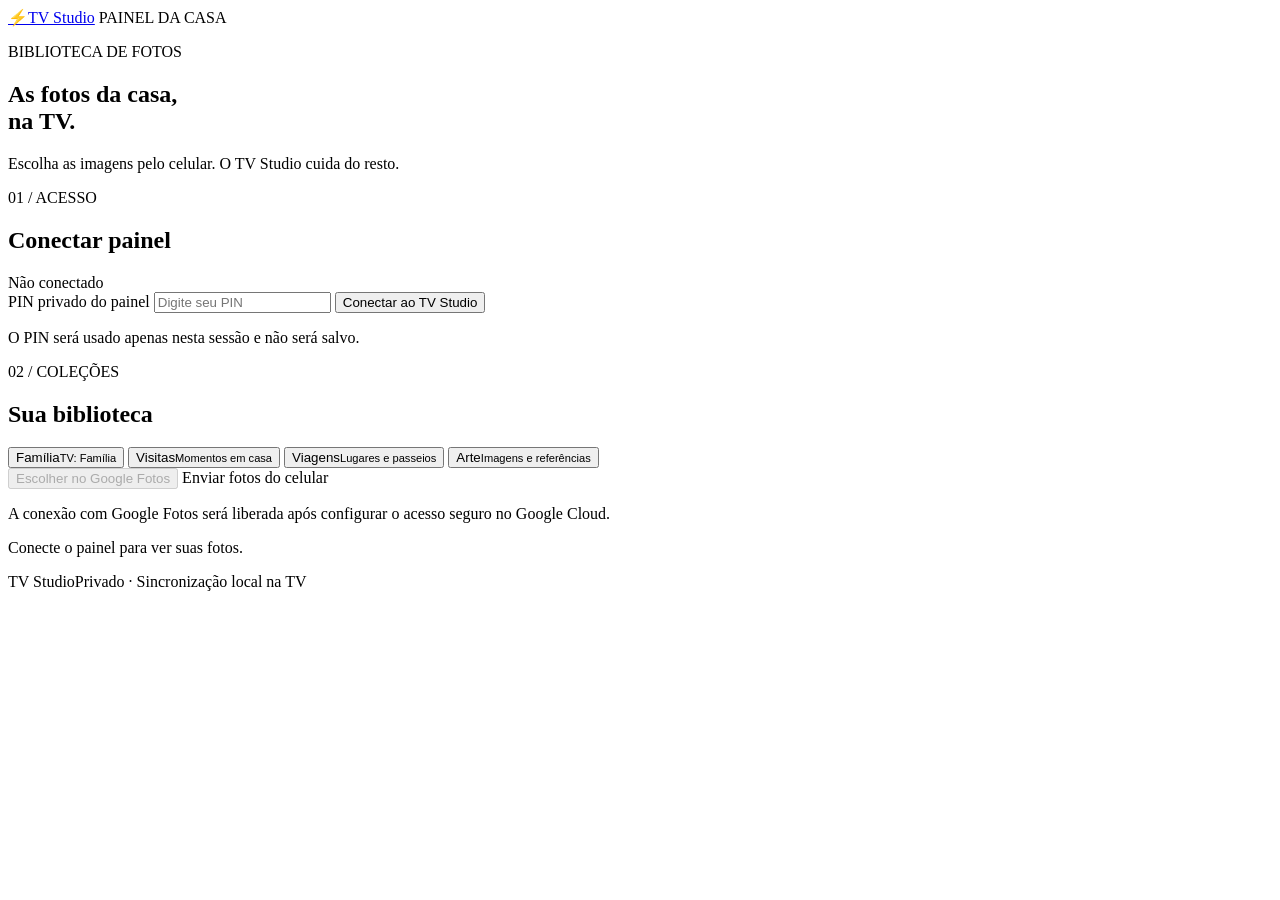
==== panel/index.html @ 5f973b05 "Create mobile-first TV Studio photo panel" ====
<!doctype html>
<html lang="pt-BR">
<head>
  <meta charset="utf-8">
  <meta name="viewport" content="width=device-width, initial-scale=1">
  <meta name="theme-color" content="#2c2c2c">
  <title>TV Studio · Fotos</title>
  <link rel="stylesheet" href="./styles.css">
  <script src="./config.js"></script>
  <script src="https://accounts.google.com/gsi/client" async defer></script>
</head>
<body>
  <main class="shell">
    <header class="topbar">
      <a class="brand" href="./"><span class="bolt">⚡</span><span>TV Studio</span></a>
      <span class="eyebrow">PAINEL DA CASA</span>
    </header>

    <section class="intro">
      <p class="eyebrow">BIBLIOTECA DE FOTOS</p>
      <h1>As fotos da casa,<br><span>na TV.</span></h1>
      <p class="sub">Escolha as imagens pelo celular. O TV Studio cuida do resto.</p>
    </section>

    <section class="panel" aria-labelledby="connection-title">
      <div class="section-heading">
        <div><p class="eyebrow">01 / ACESSO</p><h2 id="connection-title">Conectar painel</h2></div>
        <span class="status" id="status">Não conectado</span>
      </div>
      <label for="pin">PIN privado do painel</label>
      <input id="pin" type="password" inputmode="numeric" autocomplete="current-password" placeholder="Digite seu PIN">
      <button class="button secondary" id="connect">Conectar ao TV Studio</button>
      <p class="hint" id="connection-hint">O PIN será usado apenas nesta sessão e não será salvo.</p>
    </section>

    <section class="panel" aria-labelledby="photos-title">
      <div class="section-heading">
        <div><p class="eyebrow">02 / COLEÇÕES</p><h2 id="photos-title">Sua biblioteca</h2></div>
      </div>
      <div class="collections" role="group" aria-label="Coleções de fotos">
        <button class="collection active" data-collection="family"><span>Família</span><small>TV: Família</small></button>
        <button class="collection" data-collection="visits"><span>Visitas</span><small>Momentos em casa</small></button>
        <button class="collection" data-collection="travel"><span>Viagens</span><small>Lugares e passeios</small></button>
        <button class="collection" data-collection="art"><span>Arte</span><small>Imagens e referências</small></button>
      </div>
      <div class="actions">
        <button class="button primary" id="google-picker" disabled>Escolher no Google Fotos</button>
        <label class="button secondary upload-label" for="file-input">Enviar fotos do celular</label>
        <input id="file-input" type="file" accept="image/*" multiple hidden>
      </div>
      <p class="hint" id="picker-hint">A conexão com Google Fotos será liberada após configurar o acesso seguro no Google Cloud.</p>
      <div class="gallery" id="gallery"><p class="empty">Conecte o painel para ver suas fotos.</p></div>
    </section>

    <footer><span>TV Studio</span><span>Privado · Sincronização local na TV</span></footer>
  </main>
  <div class="toast" id="toast" role="status" aria-live="polite"></div>
  <script src="./app.js"></script>
</body>
</html>
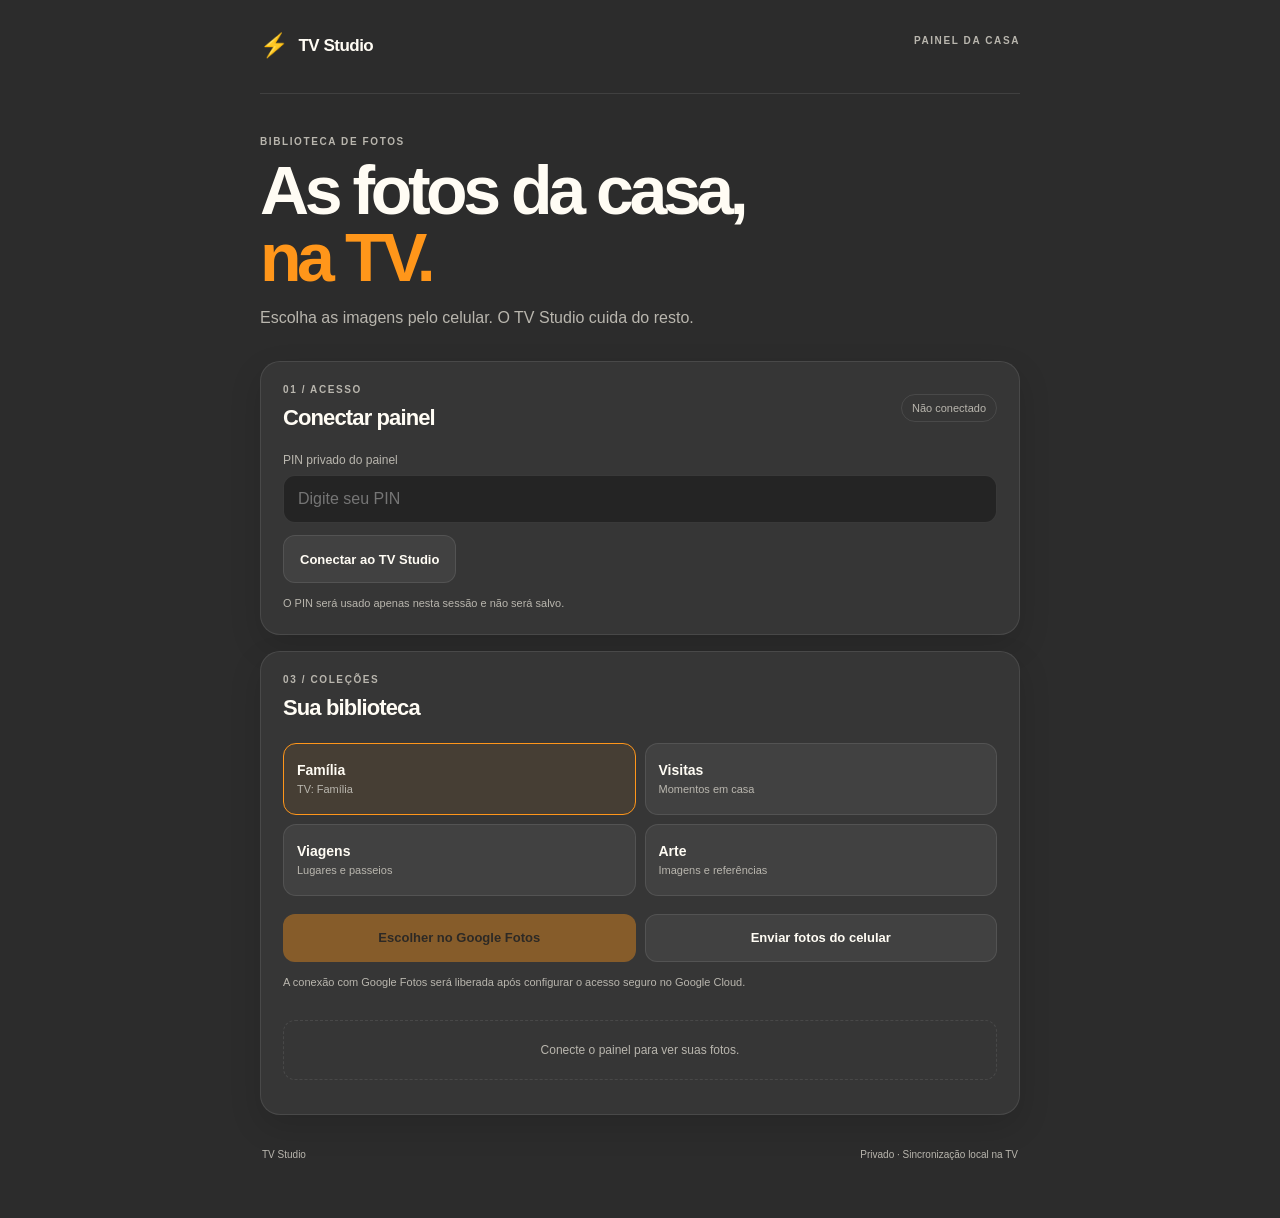
==== commit f558b3df: "Add TV pairing section to photo panel" ====
--- a/panel/index.html
+++ b/panel/index.html
@@ -11,47 +11,33 @@
 </head>
 <body>
   <main class="shell">
-    <header class="topbar">
-      <a class="brand" href="./"><span class="bolt">⚡</span><span>TV Studio</span></a>
-      <span class="eyebrow">PAINEL DA CASA</span>
-    </header>
-
-    <section class="intro">
-      <p class="eyebrow">BIBLIOTECA DE FOTOS</p>
-      <h1>As fotos da casa,<br><span>na TV.</span></h1>
-      <p class="sub">Escolha as imagens pelo celular. O TV Studio cuida do resto.</p>
-    </section>
-
+    <header class="topbar"><a class="brand" href="./"><span class="bolt">⚡</span><span>TV Studio</span></a><span class="eyebrow">PAINEL DA CASA</span></header>
+    <section class="intro"><p class="eyebrow">BIBLIOTECA DE FOTOS</p><h1>As fotos da casa,<br><span>na TV.</span></h1><p class="sub">Escolha as imagens pelo celular. O TV Studio cuida do resto.</p></section>
     <section class="panel" aria-labelledby="connection-title">
-      <div class="section-heading">
-        <div><p class="eyebrow">01 / ACESSO</p><h2 id="connection-title">Conectar painel</h2></div>
-        <span class="status" id="status">Não conectado</span>
-      </div>
-      <label for="pin">PIN privado do painel</label>
-      <input id="pin" type="password" inputmode="numeric" autocomplete="current-password" placeholder="Digite seu PIN">
+      <div class="section-heading"><div><p class="eyebrow">01 / ACESSO</p><h2 id="connection-title">Conectar painel</h2></div><span class="status" id="status">Não conectado</span></div>
+      <label for="pin">PIN privado do painel</label><input id="pin" type="password" inputmode="numeric" autocomplete="current-password" placeholder="Digite seu PIN">
       <button class="button secondary" id="connect">Conectar ao TV Studio</button>
       <p class="hint" id="connection-hint">O PIN será usado apenas nesta sessão e não será salvo.</p>
     </section>
-
+    <section class="panel" id="pairing-panel" aria-labelledby="pairing-title" hidden>
+      <div class="section-heading"><div><p class="eyebrow">02 / DISPOSITIVO</p><h2 id="pairing-title">Conectar uma TV</h2></div></div>
+      <label for="pair-code">Código de 6 números exibido na TV</label>
+      <input id="pair-code" type="text" inputmode="numeric" autocomplete="one-time-code" maxlength="6" placeholder="000000">
+      <button class="button secondary" id="approve-pairing">Autorizar esta TV</button>
+      <p class="hint">O código expira em 10 minutos. A credencial é entregue diretamente à TV e não aparece no painel.</p>
+    </section>
     <section class="panel" aria-labelledby="photos-title">
-      <div class="section-heading">
-        <div><p class="eyebrow">02 / COLEÇÕES</p><h2 id="photos-title">Sua biblioteca</h2></div>
-      </div>
+      <div class="section-heading"><div><p class="eyebrow">03 / COLEÇÕES</p><h2 id="photos-title">Sua biblioteca</h2></div></div>
       <div class="collections" role="group" aria-label="Coleções de fotos">
         <button class="collection active" data-collection="family"><span>Família</span><small>TV: Família</small></button>
         <button class="collection" data-collection="visits"><span>Visitas</span><small>Momentos em casa</small></button>
         <button class="collection" data-collection="travel"><span>Viagens</span><small>Lugares e passeios</small></button>
         <button class="collection" data-collection="art"><span>Arte</span><small>Imagens e referências</small></button>
       </div>
-      <div class="actions">
-        <button class="button primary" id="google-picker" disabled>Escolher no Google Fotos</button>
-        <label class="button secondary upload-label" for="file-input">Enviar fotos do celular</label>
-        <input id="file-input" type="file" accept="image/*" multiple hidden>
-      </div>
+      <div class="actions"><button class="button primary" id="google-picker" disabled>Escolher no Google Fotos</button><label class="button secondary upload-label" for="file-input">Enviar fotos do celular</label><input id="file-input" type="file" accept="image/*" multiple hidden></div>
       <p class="hint" id="picker-hint">A conexão com Google Fotos será liberada após configurar o acesso seguro no Google Cloud.</p>
       <div class="gallery" id="gallery"><p class="empty">Conecte o painel para ver suas fotos.</p></div>
     </section>
-
     <footer><span>TV Studio</span><span>Privado · Sincronização local na TV</span></footer>
   </main>
   <div class="toast" id="toast" role="status" aria-live="polite"></div>
--- a/panel/styles.css
+++ b/panel/styles.css
@@ -0,0 +1,41 @@
+:root{color-scheme:dark;--bg:#2c2c2c;--surface:#363636;--surface2:#414141;--text:#fffcf4;--muted:#b9b6ae;--accent:#ff961a;--line:#ffffff18}
+*{box-sizing:border-box}
+body{margin:0;background:var(--bg);color:var(--text);font-family:Inter,-apple-system,BlinkMacSystemFont,"Segoe UI",sans-serif;min-height:100vh}
+.shell{width:min(100% - 36px,760px);margin:0 auto;padding:24px 0 40px}
+.topbar{display:flex;align-items:center;justify-content:space-between;padding:8px 0 34px;border-bottom:1px solid var(--line)}
+.brand{display:flex;gap:10px;align-items:center;color:var(--text);text-decoration:none;font-size:17px;font-weight:700;letter-spacing:-.03em}
+.bolt{color:var(--accent);font-size:23px}
+.eyebrow{font-size:10px;letter-spacing:.16em;font-weight:700;color:var(--muted);margin:0 0 10px}
+.intro{padding:42px 0 30px}
+h1{font-size:clamp(42px,10vw,68px);line-height:.98;letter-spacing:-.065em;margin:0 0 16px}
+h1 span{color:var(--accent)}
+.sub{color:var(--muted);font-size:16px;line-height:1.55;max-width:440px;margin:0}
+.panel{background:var(--surface);border:1px solid var(--line);border-radius:20px;padding:22px;margin:0 0 16px;box-shadow:0 12px 32px #0002}
+.section-heading{display:flex;justify-content:space-between;align-items:center;gap:12px;margin-bottom:22px}
+h2{font-size:22px;letter-spacing:-.04em;margin:0}
+.status{font-size:11px;color:var(--muted);border:1px solid var(--line);border-radius:99px;padding:7px 10px}
+.status.ok{color:var(--accent);border-color:#ff961a66}
+label{display:block;font-size:12px;color:var(--muted);margin:0 0 8px}
+input[type=password]{width:100%;border:1px solid var(--line);background:#242424;color:var(--text);border-radius:12px;padding:14px;font-size:16px;outline:none;margin-bottom:12px}
+input:focus{border-color:var(--accent)}
+.button{appearance:none;border:0;border-radius:12px;padding:14px 16px;font-weight:700;font-size:13px;cursor:pointer;min-height:48px;display:inline-flex;align-items:center;justify-content:center;text-align:center}
+.button:disabled{opacity:.4;cursor:not-allowed}
+.primary{background:var(--accent);color:#21180d}
+.secondary{background:var(--surface2);color:var(--text);border:1px solid var(--line)}
+.hint{font-size:11px;line-height:1.5;color:var(--muted);margin:12px 0 0}
+.collections{display:grid;grid-template-columns:repeat(2,minmax(0,1fr));gap:9px;margin-bottom:18px}
+.collection{background:var(--surface2);border:1px solid var(--line);border-radius:13px;padding:13px;text-align:left;color:var(--text);cursor:pointer;min-height:72px}
+.collection span,.collection small{display:block}
+.collection span{font-weight:700;font-size:14px;margin-bottom:5px}
+.collection small{font-size:11px;color:var(--muted)}
+.collection.active{border-color:var(--accent);background:#ff961a14}
+.actions{display:grid;grid-template-columns:1fr 1fr;gap:9px}
+.upload-label{margin:0}
+.gallery{display:grid;grid-template-columns:repeat(3,minmax(0,1fr));gap:8px;margin-top:18px}
+.photo{aspect-ratio:1;border-radius:10px;overflow:hidden;background:#222;position:relative}
+.photo img{width:100%;height:100%;object-fit:cover;display:block}
+.empty{grid-column:1/-1;text-align:center;color:var(--muted);font-size:12px;padding:22px 8px;border:1px dashed var(--line);border-radius:12px}
+footer{display:flex;justify-content:space-between;gap:12px;color:var(--muted);font-size:10px;padding:18px 2px}
+.toast{position:fixed;left:50%;bottom:20px;transform:translate(-50%,20px);background:var(--text);color:var(--bg);padding:12px 16px;border-radius:12px;font-size:12px;font-weight:700;opacity:0;transition:.2s;pointer-events:none;max-width:calc(100% - 32px)}
+.toast.show{opacity:1;transform:translate(-50%,0)}
+@media(max-width:480px){.shell{width:min(100% - 28px,760px);padding-top:16px}.topbar{padding-bottom:24px}.intro{padding:34px 0 24px}.panel{padding:17px;border-radius:16px}.actions{grid-template-columns:1fr}.gallery{grid-template-columns:repeat(3,minmax(0,1fr))}footer{flex-direction:column}}
